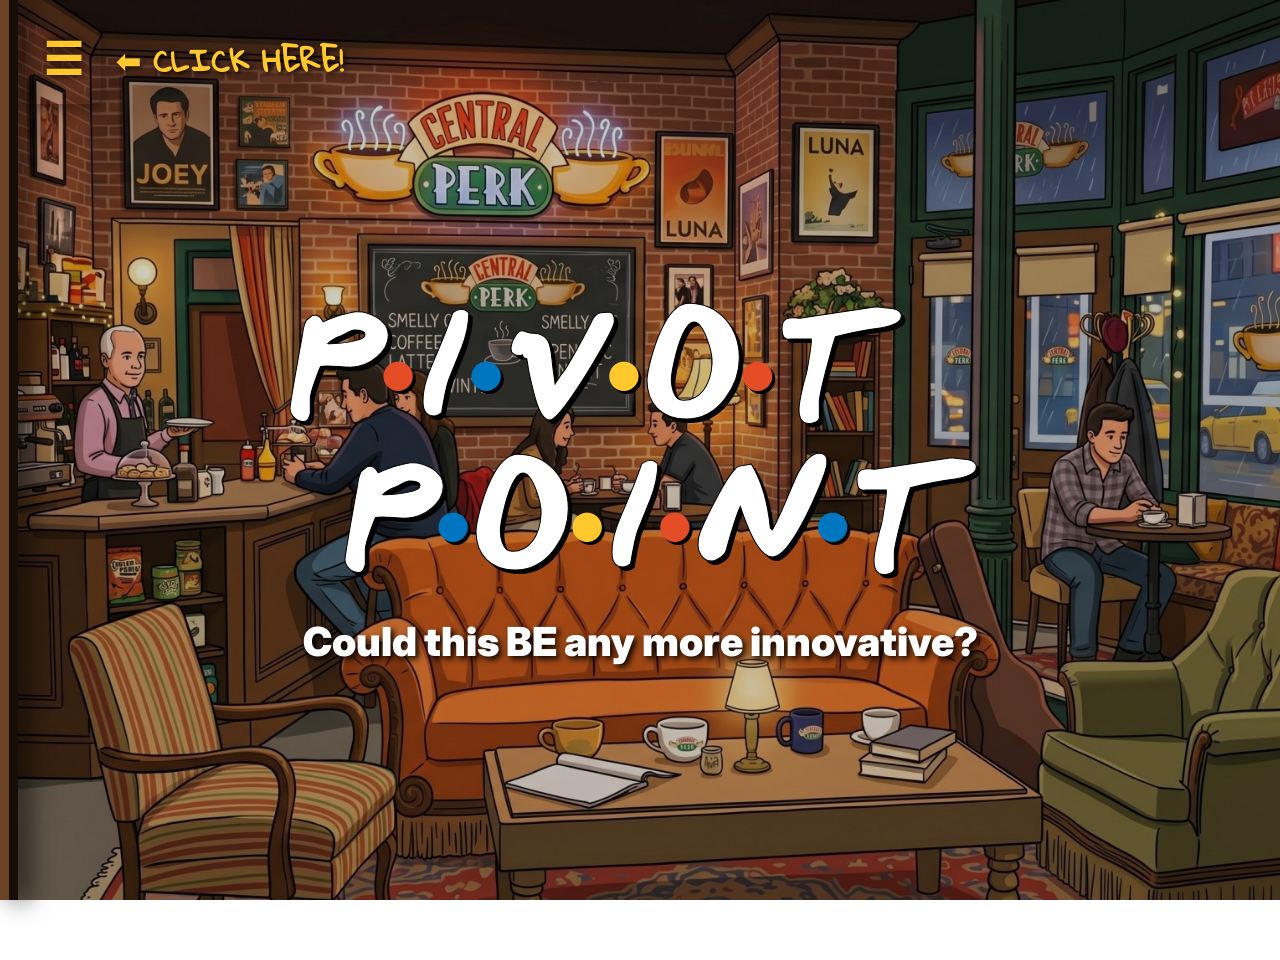
==== index_backup.html @ 117d17a8 "Closed registrations for the hackathon" ====
<!DOCTYPE html>
<html lang="en">
<head>
    <meta charset="UTF-8">
    <meta name="viewport" content="width=device-width, initial-scale=1.0">
    <title>Pivot Point Hackathon</title>
    <link href="https://fonts.googleapis.com/css2?family=Gloria+Hallelujah&family=Inter:wght@400;600;800;900&display=swap" rel="stylesheet">
    <link rel="stylesheet" href="style.css">
</head>
<body id="main-body" class="bg-central-perk">

    <!-- Sidebar Navigation (Chalkboard Menu Style) -->
    <nav class="sidebar menu-card" id="sidebar">
        <div class="menu-inner-border"></div>
        <div class="sidebar-header">
            <button id="closeSidebar" class="close-btn">&times;</button>
        </div>
        <div class="menu-title">
            <h2>~ Menu ~</h2>
            <div class="menu-divider">☕</div>
        </div>
        <ul class="nav-links">
            <li><a href="#" class="nav-item active chalk-pink" data-section="home">Home</a></li>
            <li><a href="#" class="nav-item chalk-blue" data-section="about">About the Event</a></li>
            <li><a href="#" class="nav-item chalk-yellow" data-section="register">Register Now</a></li>
            <li><a href="#" class="nav-item chalk-green" data-section="help">Help</a></li>
            <li><a href="#" class="nav-item chalk-orange" data-section="faq">FAQs</a></li>
        </ul>
    </nav>

    <!-- Main Content Area -->
    <div class="main-wrapper">
        <header class="main-header">
            <button id="openSidebar" class="menu-btn">&#9776;</button>
            <span class="click-here-hint">⬅ CLICK HERE!</span>
        </header>

        <main class="content-container">
            <!-- SECTION 1: HOME -->
            <section id="home-section" class="content-section active home-centered">
                <div class="hero-title">
                    <h1 class="friends-title">
                        P<span class="dot red">•</span>I<span class="dot blue">•</span>V<span class="dot yellow">•</span>O<span class="dot red">•</span>T
                        &nbsp;
                        P<span class="dot blue">•</span>O<span class="dot yellow">•</span>I<span class="dot red">•</span>N<span class="dot blue">•</span>T
                    </h1>
                    <h3 class="tagline">Could this BE any more innovative?</h3>
                </div>
            </section>

            <!-- SECTION 2: ABOUT -->
            <section id="about-section" class="content-section">
                <div class="center-wrapper">
                    <div class="info-card">
                        <h2>About Pivot Point</h2>
                        <p class="friends-quote">"It’s a metaphor! You see, the code is like the girl in the veil..."</p>
                        <p>Dive deep into 8 hours of uninterrupted innovation. Pivot Point is where ideas come to life, or at least, where we try to get them to compile. Starts sharp at 9 AM! Swags and Refreshments for everyone. And if you face any issues, don't worry we'll be there for you!</p>
                    </div>
                </div>
            </section>

            <!-- SECTION 3: REGISTER -->
            <section id="register-section" class="content-section">
                <div class="center-wrapper">
                    <p class="friends-quote form-quote">"I'm gonna integrate, and compile, and I'm gonna have a working prototype... and I don't care about the warnings!"</p>
                    
                    <!-- MAIN REGISTRATION FORM -->
                    <form id="hackathonForm">
                        
                        <!-- Team Identity Section -->
                        <section class="form-card team-section">
                            <h2>The One With The Team Identity</h2>
                            <div class="form-grid">
                                <div class="form-group">
                                    <label for="teamName">Team Name *</label>
                                    <input type="text" id="teamName" required>
                                </div>
                                <div class="form-group">
                                    <label for="teamPin">Unique PIN (To edit later) *</label>
                                    <input type="password" id="teamPin" placeholder="e.g., 1234" required>
                                </div>
                            </div>
                        </section>

                        <!-- Hackathon Idea Section -->
                        <section class="form-card idea-section">
                            <h2>The Big Idea</h2>
                            <div class="form-group">
                                <label for="ideaTitle">Project Title *</label>
                                <input type="text" id="ideaTitle" required>
                            </div>
                            <div class="form-group full-width">
                                <label for="ideaDescription">Short Description *</label>
                                <textarea id="ideaDescription" rows="3" required></textarea>
                            </div>
                        </section>

                        <!-- Leader Section (The Ross) -->
                        <section class="form-card leader-section">
                            <h2>The Ross (Team Leader 1)</h2>
                            <div class="form-grid">
                                <div class="form-group">
                                    <label>Name *</label>
                                    <input type="text" id="leaderName" required>
                                </div>
                                <div class="form-group">
                                    <label>Email *</label>
                                    <input type="email" id="leaderEmail" required>
                                </div>
                                <div class="form-group">
                                    <label>Department *</label>
                                    <input type="text" id="leaderDept" placeholder="e.g., CSE" required>
                                </div>
                                <div class="form-group">
                                    <label>Enrollment Number *</label>
                                    <input type="text" id="leaderEnroll" required>
                                </div>
                                <div class="form-group">
                                    <label>Year *</label>
                                    <select id="leaderYear" required>
                                        <option value="" disabled selected>Select your year</option>
                                        <option value="1st Year">1st Year</option>
                                        <option value="2nd Year">2nd Year</option>
                                        <option value="3rd Year">3rd Year</option>
                                        <option value="4th Year">4th Year</option>
                                    </select>
                                </div>
                                <div class="form-group">
                                    <label>Discord ID *</label>
                                    <input type="text" id="leaderDiscord" placeholder="e.g., pivotmaster" required>
                                </div>
                                <div class="form-group">
                                    <label>Contact Number *</label>
                                    <input type="tel" id="leaderContact" required>
                                </div>
                                <div class="form-group">
                                    <label>WhatsApp Number *</label>
                                    <input type="tel" id="leaderWhatsapp" required>
                                </div>
                                <div class="form-group full-width">
                                    <label>Campus *</label>
                                    <select id="leaderCampus" required>
                                        <option value="" disabled selected>Select your campus</option>
                                        <option value="IEM NEWTOWN">IEM NEWTOWN</option>
                                        <option value="IEM SALTLAKE">IEM SALTLAKE</option>
                                        <option value="Other">Other</option>
                                    </select>
                                </div>
                            </div>
                        </section>

                        <!-- Dynamic Team Members Container -->
                        <div id="membersContainer"></div>

                        <!-- Controls -->
                        <div class="button-group">
                            <button type="button" id="addMemberBtn" class="btn-secondary">+ I'll Be There For You (Add Member)</button>
                            <button type="submit" id="submitBtn" class="btn-primary">PIVOT! (Submit Idea)</button>
                        </div>
                        <div id="statusMessage"></div>
                    </form>

                    <!-- VISUAL DIVIDER -->
                    <div class="card-divider">☕ ~ Or Manage Existing ~ ☕</div>

                    <!-- SECONDARY ACTIONS GRID -->
                    <div class="secondary-actions-grid">
                        
                        <!-- Edit Registration Card -->
                        <div class="form-card secondary-card">
                            <h2>Edit Registration</h2>
                            <p class="small-text">Add members to your team (Max 6 total).</p>
                            <form id="editForm">
                                <div class="form-group">
                                    <label>Leader's Email</label>
                                    <input type="email" id="editEmail" required>
                                </div>
                                <div class="form-group">
                                    <label>Unique PIN</label>
                                    <input type="password" id="editPin" required>
                                </div>
                                <button type="submit" class="btn-secondary">Unlock & Edit</button>
                                <div id="editStatusMessage"></div>
                            </form>
                        </div>

                        <!-- Check Registration Card -->
                        <div class="form-card secondary-card">
                            <h2>Check Status</h2>
                            <p class="small-text">Verify your team's application.</p>
                            <form id="checkForm">
                                <div class="form-group">
                                    <label>Leader's Email</label>
                                    <input type="email" id="checkEmail" required>
                                </div>
                                <button type="submit" class="btn-primary">Check Registration</button>
                                <div id="checkStatusMessage"></div>
                            </form>
                        </div>

                    </div>
                </div>
            </section>

            <!-- SECTION 4: HELP -->
            <section id="help-section" class="content-section">
                <div class="center-wrapper">
                    <div class="info-card">
                        <h2>Need Help? We're on a break.</h2>
                        <p class="friends-quote">"Smelly bug, smelly bug, what are they coding you?"</p>
                        <p>Just kidding. Reach out to our organizers if you get stuck, or if your code makes you want to cry like Rachel trying to make a trifle. Contact : Ipshita - 7044222721 | Vedanta - 9038101994 | Ujan - 9742509398 | Diprajit - 9875383377</p>
                    </div>
                </div>
            </section>

            <!-- SECTION 5: FAQs -->
            <section id="faq-section" class="content-section">
                <div class="center-wrapper">
                    <div class="info-card">
                        <h2>FAQs</h2>
                        <p class="friends-quote">"Could we BE anymore stuck on this logic?"</p>
                        <p><strong>Q: How many people can be on a team?</strong><br>A: You can have a maximum of 6 members per team (1 Team Leader and up to 5 additional members). Just like the iconic crew at Central Perk, six is the magic number! You can also compete with a smaller team if you prefer.</p>

                        <p><strong>Q: What if I don't have a full team yet?</strong><br>A: Don't worry, you won't be stuck playing "Bamboozled" alone! You can register your team now and use the Edit feature to add more friends later.</p>

                        <p><strong>Q: Are cross-campus or cross-year teams allowed?</strong><br>A: Absolutely! Whether you are a 1st-year from IEM Saltlake or a 4th-year from IEM Newtown, you can team up. Mixing years and departments makes for the best projects.</p>

                        <p><strong>Q: Do I need to be a coding expert to participate?</strong><br>A: Not at all! Pivot Point is a "build to learn" environment. Whether you are an AI/ML wizard or just starting in frontend, everyone is welcome!</p>

                        <p><strong>Q: Can we write code before the hackathon starts?</strong><br>A: All code must be written during the official 8-hour event. You can brainstorm and create UI wireframes beforehand, but the actual coding begins when the clock starts.</p>

                        <p><strong>Q: What should I bring to the event?</strong><br>A: Bring your laptop, charger, student ID, and any specific hardware you need, and plenty of enthusiasm. You may bring your own snacks and drinks!</p>
                    </div>
                </div>
            </section>

        </main>
    </div>

    <script type="module" src="script.js"></script>
</body>
</html>
---- style.css ----
/* --- 1. CUSTOM FONT LOAD --- */
@font-face {
    font-family: 'GabrielWeiss';
    src: url('assets/GabrielWeissFriendsFont.ttf.TTF') format('truetype');
    font-weight: normal;
    font-style: normal;
}

:root {
    --monica-purple: #745A89;
    --frame-yellow: #FFC82C;
    --central-perk-green: #3D604C;
    --friends-red: #E44D26;
    --friends-blue: #0076C0;
    --text-dark: #000; 
    --text-light: #fff;
    --overlay: rgba(0, 0, 0, 0.2); 
    
    /* Chalkboard Menu Colors */
    --board-bg: #2a2a2a; 
    --wood-border: #6b4226; 
    --chalk-dust: rgba(255, 255, 255, 0.2);
}

* { box-sizing: border-box; }

body {
    font-family: 'Inter', sans-serif;
    margin: 0;
    padding: 0;
    min-height: 100vh;
    color: var(--text-dark);
    transition: background-image 0.5s ease-in-out;
    background-attachment: fixed;
    background-size: cover;
    background-position: center;
}

/* Background Image Classes */
.bg-central-perk { background-image: linear-gradient(var(--overlay), var(--overlay)), url('assets/central_perk_bg.jpg.jpg'); }
.bg-ross { background-image: linear-gradient(var(--overlay), var(--overlay)), url('assets/ross_paleontology_bg.jpg.jpg'); }
.bg-monica { background-image: linear-gradient(var(--overlay), var(--overlay)), url('assets/monica_apartment_bg.jpg.jpg'); }
.bg-phoebe { background-image: linear-gradient(var(--overlay), var(--overlay)), url('assets/phoebe_smelly_cat_bg.jpg.jpg'); }
.bg-joeychan { background-image: linear-gradient(var(--overlay), var(--overlay)), url('assets/joey_chandler_bg.jpg.jpg'); }

/* --- TITLE STYLING --- */
.friends-title {
    font-family: 'GabrielWeiss', 'Arial Black', Impact, sans-serif;
    color: white;
    font-size: clamp(4rem, 10vw, 8rem);
    margin: 0;
    text-align: center;
    letter-spacing: 4px;
    -webkit-text-stroke: 1px black;
    text-shadow: 4px 4px 0px black;
}

.dot {
    font-size: 0.8em;
    -webkit-text-stroke: 0px; 
    text-shadow: 3px 3px 0px black; 
    margin: 0 2px;
}
.dot.red { color: var(--friends-red); }
.dot.blue { color: var(--friends-blue); }
.dot.yellow { color: var(--frame-yellow); }

.tagline {
    color: white;
    margin: 20px 0 0 0;
    font-weight: 900;
    font-size: clamp(1.5rem, 4vw, 2.5rem);
    text-align: center;
    text-shadow: 3px 3px 6px black; 
}

/* Main Layout & Floating Header */
.main-wrapper { display: flex; flex-direction: column; min-height: 100vh; }

.main-header {
    background: transparent;
    padding: 15px 25px;
    display: flex;
    align-items: center;
    position: fixed; 
    top: 0;
    left: 0;
    width: 100%;
    z-index: 90;
    pointer-events: none; 
}

.menu-btn {
    background: none;
    border: none;
    color: var(--frame-yellow);
    font-size: 45px;
    cursor: pointer;
    text-shadow: 0 0 8px black; 
    transition: transform 0.2s;
    pointer-events: auto; 
}
.menu-btn:hover { transform: scale(1.1); }

.content-container {
    flex-grow: 1;
    padding: 30px;
    max-width: 900px;
    margin: 0 auto;
    width: 100%;
    display: flex;
    flex-direction: column;
}

.content-section { display: none; }
.content-section.active {
    display: flex; 
    flex-direction: column;
    animation: fadeIn 0.5s;
    min-height: 100vh;
}

.center-wrapper { margin: auto; width: 100%; padding: 40px 0; }
.home-centered { justify-content: center; min-height: 80vh; }

@keyframes fadeIn {
    from { opacity: 0; transform: translateY(10px); }
    to { opacity: 1; transform: translateY(0); }
}

/* --- CHALKBOARD SIDEBAR --- */
.sidebar {
    height: 100%;
    width: 0; 
    position: fixed;
    z-index: 1000;
    top: 0;
    left: 0;
    overflow: hidden; 
    transition: 0.5s;
    background-color: var(--board-bg);
    border-right: 18px ridge var(--wood-border);
    box-shadow: inset -5px 0 15px rgba(0,0,0,0.8), 10px 0 25px rgba(0,0,0,0.7);
    display: flex;
    flex-direction: column; 
}

.menu-inner-border {
    position: absolute;
    top: 15px; bottom: 15px; left: 15px; right: 15px;
    border: 3px dashed var(--chalk-dust);
    pointer-events: none;
    z-index: 1;
}

.sidebar.open { width: 360px; }

.sidebar-header {
    display: flex;
    justify-content: flex-end;
    padding: 15px 25px 0 0;
    position: relative;
    z-index: 10;
    flex-shrink: 0;
}

.close-btn { background: none; border: none; color: white; font-size: 40px; cursor: pointer; }

.menu-title { text-align: center; position: relative; z-index: 10; margin-top: 10px; flex-shrink: 0; }
.menu-title h2 { font-family: 'Gloria Hallelujah', cursive; color: white; font-size: 3rem; margin: 0; text-shadow: 2px 2px 4px rgba(0,0,0,0.5); }
.menu-divider { font-size: 2.5rem; margin: 5px 0 20px 0; color: white; }

/* Scrollbar Styles */
.nav-links {
    list-style: none;
    padding: 0;
    margin: 0;
    position: relative;
    z-index: 10;
    flex-grow: 1;
    overflow-y: auto; 
    padding-bottom: 30px;
    scrollbar-width: thin;
    scrollbar-color: rgba(255, 255, 255, 0.4) transparent;
}
.nav-links::-webkit-scrollbar { width: 8px; }
.nav-links::-webkit-scrollbar-track { background: transparent; }
.nav-links::-webkit-scrollbar-thumb { background: rgba(255, 255, 255, 0.4); border-radius: 10px; }
.nav-links::-webkit-scrollbar-thumb:hover { background: rgba(255, 255, 255, 0.8); }

.nav-links li { margin: 20px 30px; }
.nav-links li a {
    font-family: 'Gloria Hallelujah', cursive;
    text-decoration: none;
    font-size: 1.8rem;
    display: block;
    padding: 10px;
    border-bottom: 2px dotted var(--chalk-dust); 
    transition: 0.3s;
    font-weight: bold;
    text-shadow: 1px 1px 2px rgba(0,0,0,0.8);
}
.chalk-pink { color: #ffb6c1 !important; }
.chalk-blue { color: #add8e6 !important; }
.chalk-yellow { color: #fdfd96 !important; }
.chalk-green { color: #90ee90 !important; }
.chalk-orange { color: #ffcc80 !important; }

.nav-links li a:hover, .nav-links li a.active {
    color: white !important;
    text-shadow: 0 0 10px currentColor; 
    transform: scale(1.05) rotate(-2deg);
    border-bottom: 2px solid white;
}

/* --- CARDS --- */
.info-card {
    background: rgba(255, 255, 255, 0.7); 
    padding: 50px;
    border-radius: 12px;
    border: 4px solid var(--central-perk-green);
    text-align: center;
    box-shadow: 0 10px 30px rgba(0,0,0,0.5);
}

.info-card p {
    font-size: 1.4rem; 
    line-height: 1.7;
    margin-bottom: 20px;
    color: #000; 
    font-weight: 800; 
    text-shadow: 1px 1px 3px white, -1px -1px 3px white; 
}

h2 {
    font-family: 'Gloria Hallelujah', cursive;
    color: var(--monica-purple);
    font-size: 3.2rem; 
    margin-top: 0;
    text-shadow: 2px 2px 0px white, -1px -1px 0px white; 
}

.friends-quote {
    font-family: 'Gloria Hallelujah', cursive;
    color: var(--friends-red);
    font-size: 1.8rem; 
    font-weight: bold;
    margin: 20px 0;
    line-height: 1.4;
    text-shadow: 2px 2px 0px white;
}

/* --- FORMS --- */
.form-quote {
    background: rgba(255, 255, 255, 0.75);
    padding: 20px;
    border-radius: 8px;
    text-align: center;
    border-left: 5px solid var(--friends-blue);
    box-shadow: 0 4px 6px rgba(0,0,0,0.3);
}

form { margin-top: 20px; width: 100%; }

.form-card {
    background: rgba(255, 255, 255, 0.75); 
    padding: 35px;
    border-radius: 8px;
    margin-bottom: 25px;
    box-shadow: 0 8px 20px rgba(0,0,0,0.4);
    border-left: 6px solid var(--monica-purple);
}

.form-card h2 {
    font-size: 2.6rem; 
    margin-top: 0;
    border-bottom: 3px dashed rgba(0,0,0,0.4); 
    padding-bottom: 15px;
}

.form-grid { display: grid; grid-template-columns: 1fr 1fr; gap: 20px; }
.form-group { display: flex; flex-direction: column; margin-bottom: 15px;}
.full-width { grid-column: 1 / -1; }

label { font-weight: 900; margin-bottom: 8px; font-size: 1.25rem; color: #000; text-shadow: 1px 1px 2px white; }

input, select, textarea {
    background: #ffffff; 
    padding: 12px;
    border: 2px solid #555;
    border-radius: 6px;
    font-family: 'Inter', sans-serif;
    font-size: 1.1rem; 
    color: #000;
    font-weight: bold;
}

input:focus, select:focus, textarea:focus {
    outline: none;
    border-color: var(--monica-purple);
    box-shadow: 0 0 10px rgba(116, 90, 137, 0.8);
}

button { 
    padding: 18px; 
    font-size: 1.4rem; 
    font-weight: 900; 
    border: none; 
    border-radius: 8px; 
    cursor: pointer; 
    transition: transform 0.2s, box-shadow 0.2s; 
    box-shadow: 0 6px 12px rgba(0,0,0,0.3);
}
button:active { transform: scale(0.98); }

.btn-secondary { background-color: var(--frame-yellow); color: var(--text-dark); }
.btn-primary { background-color: var(--central-perk-green); color: var(--text-light); }
.remove-btn { background-color: var(--friends-red); color: white; padding: 10px 15px; font-size: 1rem; float: right; margin-bottom: 10px; box-shadow: none;}

#statusMessage { margin-top: 20px; text-align: center; font-weight: bold; padding: 15px; border-radius: 4px; font-size: 1.3rem; }
.success { background-color: #d4edda; color: #155724; border: 2px solid #c3e6cb;}
.error { background-color: #f8d7da; color: #721c24; border: 2px solid #f5c6cb;}

/* --- SECONDARY CARDS --- */
.card-divider {
    font-family: 'Gloria Hallelujah', cursive;
    color: white;
    text-align: center;
    font-size: 2rem;
    margin: 60px 0 40px 0;
    text-shadow: 2px 2px 0px black;
    border-bottom: 3px dashed rgba(255, 255, 255, 0.5);
    padding-bottom: 20px;
}

.secondary-actions-grid { display: grid; grid-template-columns: 1fr 1fr; gap: 30px; margin-bottom: 40px; }
.secondary-card { margin-bottom: 0; display: flex; flex-direction: column; justify-content: flex-start; }
.secondary-card h2 { font-size: 2rem; border-bottom: 2px solid rgba(0,0,0,0.2); }
.secondary-card .small-text { font-size: 1.1rem; color: #000; font-weight: bold; margin-top: -5px; margin-bottom: 20px; text-shadow: 1px 1px 2px white; }
.secondary-card button { margin-top: 10px; width: 100%; }

#editStatusMessage, #checkStatusMessage { margin-top: 15px; text-align: center; font-weight: bold; padding: 10px; border-radius: 4px; font-size: 1.1rem; }

/* --- MENU CLICK HINT --- */
.click-here-hint {
    font-family: 'Gloria Hallelujah', cursive;
    color: var(--frame-yellow);
    font-size: 1.8rem;
    font-weight: bold;
    margin-left: 15px;
    text-shadow: 2px 2px 4px rgba(0,0,0,0.8);
    pointer-events: none; /* So they can click through it */
    animation: pointBounce 1.5s infinite;
}

/* Adds a subtle side-to-side bouncing animation */
@keyframes pointBounce {
    0%, 100% { transform: translateX(0); }
    50% { transform: translateX(-10px); color: white; }
}

@media (max-width: 768px) {
    .form-grid { grid-template-columns: 1fr; }
    .sidebar.open { width: 100%; } 
    .friends-title { font-size: 3rem; }
    .secondary-actions-grid { grid-template-columns: 1fr; }
}
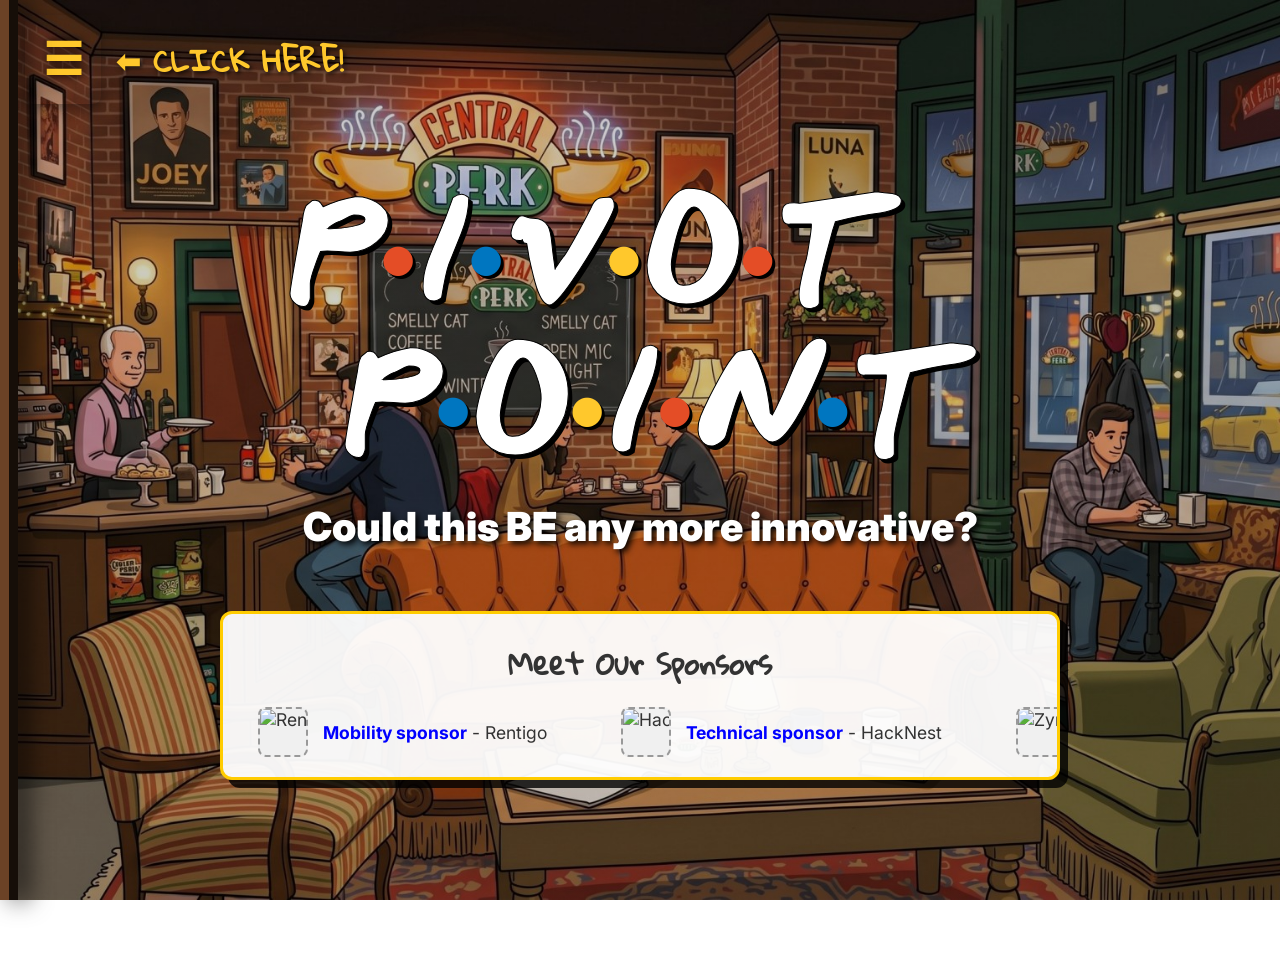
==== commit c67de9fb: "Added Sponsors" ====
--- a/index_backup.html
+++ b/index_backup.html
@@ -6,6 +6,84 @@
     <title>Pivot Point Hackathon</title>
     <link href="https://fonts.googleapis.com/css2?family=Gloria+Hallelujah&family=Inter:wght@400;600;800;900&display=swap" rel="stylesheet">
     <link rel="stylesheet" href="style.css">
+    <style>
+        /* Meet Our Sponsors Marquee Styles */
+        .sponsors-wrapper {
+            margin-top: 60px;
+            width: 100%;
+            max-width: 900px;
+            background: rgba(255, 255, 255, 0.95);
+            padding: 20px 0;
+            border-radius: 12px;
+            box-shadow: 8px 8px 0px rgba(0,0,0,0.8);
+            border: 3px solid #ffcc00; /* Friends yellow */
+            overflow: hidden;
+        }
+
+        .sponsors-title {
+            font-family: 'Gloria Hallelujah', cursive;
+            text-align: center;
+            font-size: 1.8rem;
+            color: #333;
+            margin-top: 0;
+            margin-bottom: 15px;
+        }
+
+        .marquee-container {
+            width: 100%;
+            overflow: hidden;
+            white-space: nowrap;
+            position: relative;
+        }
+
+        .marquee-content {
+            display: inline-block;
+            /* 20s for a smooth, readable scrolling speed */
+            animation: marquee 20s linear infinite; 
+        }
+
+        /* Pauses the scrolling when a user hovers over it */
+        .marquee-content:hover {
+            animation-play-state: paused;
+        }
+
+        @keyframes marquee {
+            0% { transform: translateX(0); }
+            100% { transform: translateX(-50%); }
+        }
+
+        .sponsor-card {
+            display: inline-flex;
+            align-items: center;
+            margin: 0 35px;
+            font-family: 'Inter', sans-serif;
+            font-size: 1.1rem;
+            color: #333;
+        }
+
+        .sponsor-logo-placeholder {
+            width: 50px;
+            height: 50px;
+            background-color: #f0f0f0;
+            border: 2px dashed #999;
+            border-radius: 8px;
+            margin-right: 15px;
+            display: flex;
+            align-items: center;
+            justify-content: center;
+            overflow: hidden;
+        }
+
+        .sponsor-logo-placeholder img {
+            width: 100%;
+            height: 100%;
+            object-fit: contain; /* Ensures logos maintain their aspect ratio */
+        }
+
+        .sponsor-card strong {
+            color: #0000ff; /* Friends blue */
+        }
+    </style>
 </head>
 <body id="main-body" class="bg-central-perk">
 
@@ -46,6 +124,66 @@
                     </h1>
                     <h3 class="tagline">Could this BE any more innovative?</h3>
                 </div>
+
+                <!-- NEW SPONSORS TICKER -->
+                <div class="sponsors-wrapper">
+                    <h3 class="sponsors-title">Meet Our Sponsors</h3>
+                    <div class="marquee-container">
+                        <div class="marquee-content">
+                            <!-- Group 1 -->
+                            <div class="sponsor-card">
+                                <div class="sponsor-logo-placeholder">
+                                    <img src="https://encrypted-tbn0.gstatic.com/images?q=tbn:ANd9GcTOx7ibUueQUyiF2qfciZahn1DemCYTx3yi6MkkypQSG7T-cmARfJBjOZbV&s=10" alt="Rentigo Logo">
+                                </div>
+                                <span><strong>Mobility sponsor</strong> - Rentigo</span>
+                            </div>
+                            <div class="sponsor-card">
+                                <div class="sponsor-logo-placeholder">
+                                    <img src="https://www.hacknest.co.in/hacknest-logo.png" alt="HackNest Logo">
+                                </div>
+                                <span><strong>Technical sponsor</strong> - HackNest</span>
+                            </div>
+                            <div class="sponsor-card">
+                                <div class="sponsor-logo-placeholder">
+                                    <img src="https://ik.imagekit.io/3toclb9et/2.png?updatedAt=1759691211226" alt="Zynvosocial Logo">
+                                </div>
+                                <span><strong>Community partner</strong> - Zynvosocial</span>
+                            </div>
+                            <div class="sponsor-card">
+                                <div class="sponsor-logo-placeholder">
+                                    <img src="https://encrypted-tbn0.gstatic.com/images?q=tbn:ANd9GcRXvwtFjgBuBTs8bCnxscb-XmraM12J_I7otRznfGXhEc8kMb_WsaslBWPa&s=10" alt="Mercy for Animals Logo">
+                                </div>
+                                <span><strong>Goodies partner</strong> - Mercy for Animals</span>
+                            </div>
+
+                            <!-- Group 2 (Duplicated for a seamless infinite scroll) -->
+                            <div class="sponsor-card">
+                                <div class="sponsor-logo-placeholder">
+                                    <img src="https://encrypted-tbn0.gstatic.com/images?q=tbn:ANd9GcTOx7ibUueQUyiF2qfciZahn1DemCYTx3yi6MkkypQSG7T-cmARfJBjOZbV&s=10" alt="Rentigo Logo">
+                                </div>
+                                <span><strong>Mobility sponsor</strong> - Rentigo</span>
+                            </div>
+                            <div class="sponsor-card">
+                                <div class="sponsor-logo-placeholder">
+                                    <img src="https://www.hacknest.co.in/hacknest-logo.png" alt="HackNest Logo">
+                                </div>
+                                <span><strong>Technical sponsor</strong> - HackNest</span>
+                            </div>
+                            <div class="sponsor-card">
+                                <div class="sponsor-logo-placeholder">
+                                    <img src="https://ik.imagekit.io/3toclb9et/2.png?updatedAt=1759691211226" alt="Zynvosocial Logo">
+                                </div>
+                                <span><strong>Community partner</strong> - Zynvosocial</span>
+                            </div>
+                            <div class="sponsor-card">
+                                <div class="sponsor-logo-placeholder">
+                                    <img src="" alt="Mercy for Animals Logo">
+                                </div>
+                                <span><strong>Goodies partner</strong> - Mercy for Animals</span>
+                            </div>
+                        </div>
+                    </div>
+                </div>
             </section>
 
             <!-- SECTION 2: ABOUT -->
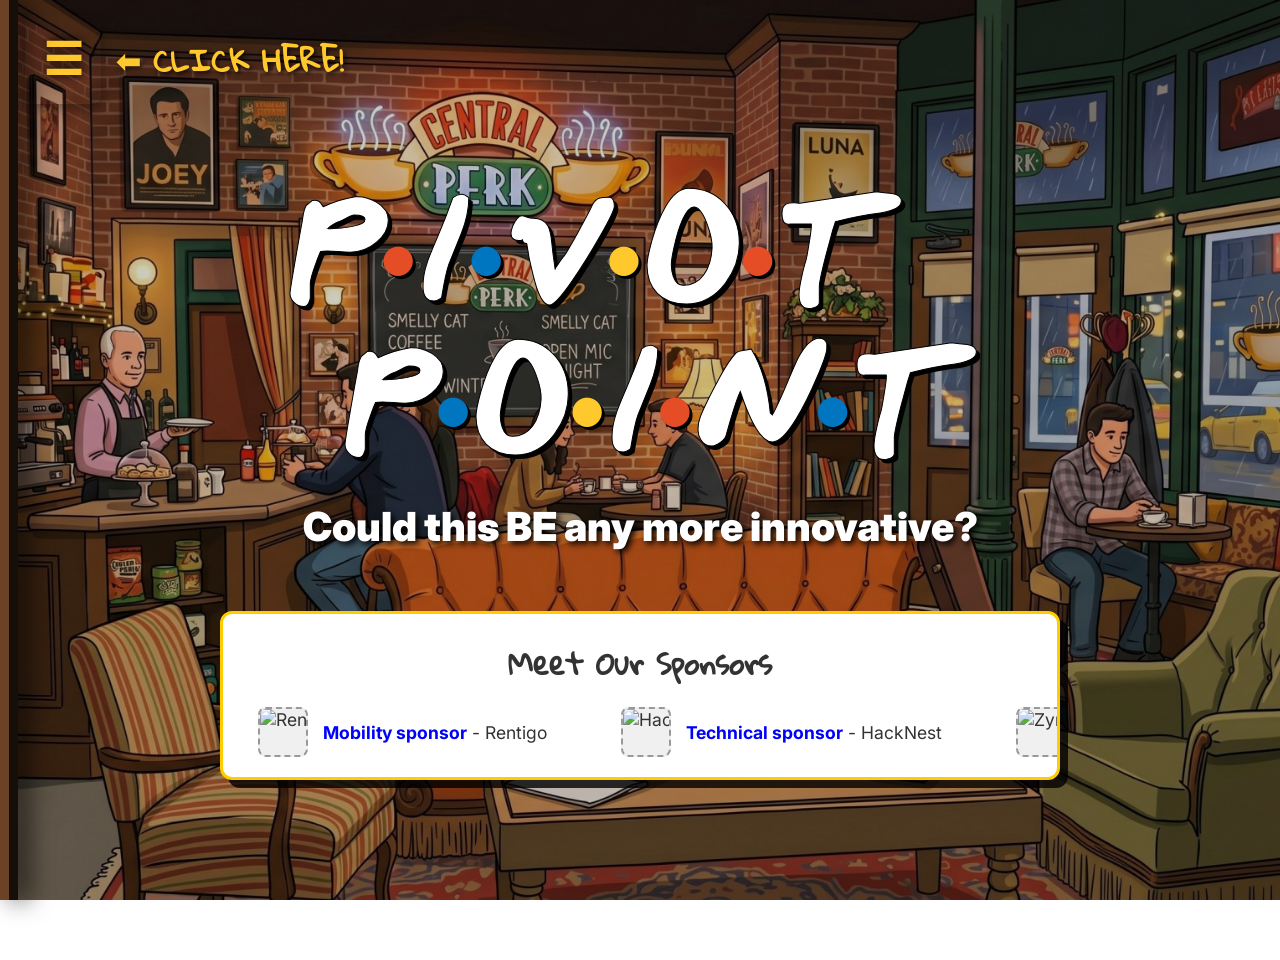
==== commit c0ad1393: "Added Sponsors" ====
--- a/index_backup.html
+++ b/index_backup.html
@@ -12,7 +12,7 @@
             margin-top: 60px;
             width: 100%;
             max-width: 900px;
-            background: rgba(255, 255, 255, 0.95);
+            background: rgb(255, 255, 255);
             padding: 20px 0;
             border-radius: 12px;
             box-shadow: 8px 8px 0px rgba(0,0,0,0.8);
@@ -375,6 +375,5 @@
         </main>
     </div>
 
-    <script type="module" src="script.js"></script>
 </body>
 </html>
